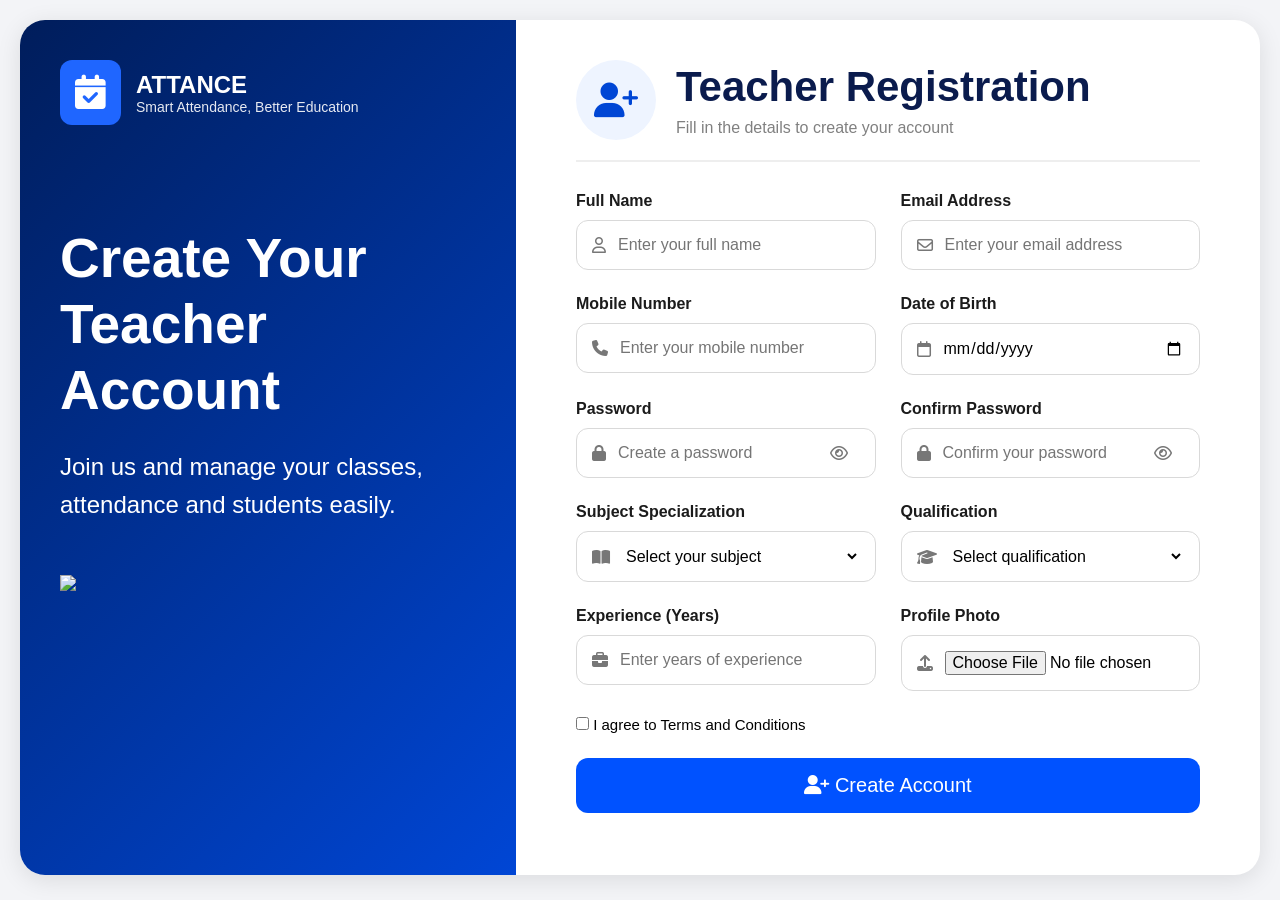
==== Teacher_registration.html @ 9eb32b26 "Add files via upload" ====
<!DOCTYPE html>
<html lang="en">
<head>
<meta charset="UTF-8">
<meta name="viewport" content="width=device-width, initial-scale=1.0">
<title>Teacher Registration</title>

<link rel="stylesheet" href="scripty.css">

<link rel="stylesheet"
href="https://cdnjs.cloudflare.com/ajax/libs/font-awesome/6.5.1/css/all.min.css">

</head>
<body>

<div class="container">

    <!-- LEFT SIDE -->
    <div class="left-panel">

        <div class="logo-box">
            <i class="fa-solid fa-calendar-check"></i>
            <div>
                <h2>ATTANCE</h2>
                <p>Smart Attendance, Better Education</p>
            </div>
        </div>

        <div class="left-content">
            <h1>Create Your Teacher Account</h1>

            <p>
                Join us and manage your classes,
                attendance and students easily.
            </p>
        </div>

        <img src="image/teacher.jpg" class="illustration">

    </div>

    <!-- RIGHT SIDE -->
    <div class="right-panel">

        <div class="form-header">

            <div class="icon-circle">
                <i class="fa-solid fa-user-plus"></i>
            </div>

            <div>
                <h1>Teacher Registration</h1>
                <p>Fill in the details to create your account</p>
            </div>

        </div>

        <hr>

        <form action="register" method="post" enctype="multipart/form-data">

            <div class="form-grid">

                <!-- Full Name -->
                <div class="input-box">
                    <label>Full Name</label>

                    <div class="input-field">
                        <i class="fa-regular fa-user"></i>
                        <input type="text"
                               name="fullname"
                               placeholder="Enter your full name"
                               required>
                    </div>
                </div>

                <!-- Email -->
                <div class="input-box">
                    <label>Email Address</label>

                    <div class="input-field">
                        <i class="fa-regular fa-envelope"></i>
                        <input type="email"
                               name="email"
                               placeholder="Enter your email address"
                               required>
                    </div>
                </div>

                <!-- Mobile -->
                <div class="input-box">
                    <label>Mobile Number</label>

                    <div class="input-field">
                        <i class="fa-solid fa-phone"></i>
                        <input type="text"
                               name="mobile"
                               placeholder="Enter your mobile number"
                               required>
                    </div>
                </div>

                <!-- DOB -->
                <div class="input-box">
                    <label>Date of Birth</label>

                    <div class="input-field">
                        <i class="fa-regular fa-calendar"></i>
                        <input type="date"
                               name="dob"
                               required>
                    </div>
                </div>

                <!-- Password -->
                <div class="input-box">
                    <label>Password</label>

                    <div class="input-field">
                        <i class="fa-solid fa-lock"></i>

                        <input type="password"
                               id="password"
                               name="password"
                               placeholder="Create a password"
                               required>

                        <i class="fa-regular fa-eye eye"
                           onclick="togglePassword('password',this)">
                        </i>
                    </div>
                </div>

                <!-- Confirm Password -->
                <div class="input-box">
                    <label>Confirm Password</label>

                    <div class="input-field">
                        <i class="fa-solid fa-lock"></i>

                        <input type="password"
                               id="confirmPassword"
                               name="confirmPassword"
                               placeholder="Confirm your password"
                               required>

                        <i class="fa-regular fa-eye eye"
                           onclick="togglePassword('confirmPassword',this)">
                        </i>
                    </div>
                </div>

                <!-- Subject -->
                <div class="input-box">
                    <label>Subject Specialization</label>

                    <div class="input-field">
                        <i class="fa-solid fa-book-open"></i>

                        <select name="subject" required>
                            <option value="">Select your subject</option>
                            <option>Mathematics</option>
                            <option>Science</option>
                            <option>English</option>
                            <option>Computer Science</option>
                        </select>
                    </div>
                </div>

                <!-- Qualification -->
                <div class="input-box">
                    <label>Qualification</label>

                    <div class="input-field">
                        <i class="fa-solid fa-graduation-cap"></i>

                        <select name="qualification" required>
                            <option value="">Select qualification</option>
                            <option>B.Ed</option>
                            <option>M.Ed</option>
                            <option>M.Sc</option>
                            <option>PhD</option>
                        </select>
                    </div>
                </div>

                <!-- Experience -->
                <div class="input-box">
                    <label>Experience (Years)</label>

                    <div class="input-field">
                        <i class="fa-solid fa-briefcase"></i>

                        <input type="number"
                               name="experience"
                               placeholder="Enter years of experience"
                               required>
                    </div>
                </div>

                <!-- Photo -->
                <div class="input-box">
                    <label>Profile Photo</label>

                    <div class="input-field">
                        <i class="fa-solid fa-upload"></i>

                        <input type="file"
                               name="photo">
                    </div>
                </div>

            </div>

            <div class="checkbox">
                <input type="checkbox" required>
                I agree to Terms and Conditions
            </div>

            <button type="submit" class="btn">
                <i class="fa-solid fa-user-plus"></i>
                Create Account
            </button>

        </form>

    </div>

</div>

<script src="script.js"></script>

</body>
</html>
---- scripty.css ----
/* style.css */

*{
    margin:0;
    padding:0;
    box-sizing:border-box;
    font-family:Arial, Helvetica, sans-serif;
}

body{
    background:#f3f4f7;
    padding:20px;
}

.container{
    width:100%;
    min-height:95vh;
    background:white;
    border-radius:25px;
    display:flex;
    overflow:hidden;
    box-shadow:0 5px 25px rgba(0,0,0,0.1);
}

/* LEFT PANEL */

.left-panel{
    width:40%;
    background:linear-gradient(135deg,#001d5b,#0046d5);
    color:white;
    padding:40px;
    position:relative;
}

.logo-box{
    display:flex;
    align-items:center;
    gap:15px;
}

.logo-box i{
    font-size:35px;
    background:#1f66ff;
    padding:15px;
    border-radius:12px;
}

.logo-box p{
    font-size:14px;
    opacity:0.9;
}

.left-content{
    margin-top:100px;
}

.left-content h1{
    font-size:55px;
    line-height:1.2;
    margin-bottom:25px;
}

.left-content p{
    font-size:24px;
    line-height:1.6;
}

.illustration{
    width:100%;
    margin-top:50px;
}

/* RIGHT PANEL */

.right-panel{
    width:60%;
    padding:40px 60px;
}

.form-header{
    display:flex;
    align-items:center;
    gap:20px;
    margin-bottom:20px;
}

.icon-circle{
    width:80px;
    height:80px;
    border-radius:50%;
    background:#eef4ff;
    display:flex;
    justify-content:center;
    align-items:center;
}

.icon-circle i{
    font-size:35px;
    color:#0046d5;
}

.form-header h1{
    font-size:42px;
    color:#0a1b4d;
}

.form-header p{
    margin-top:8px;
    color:gray;
}

hr{
    margin-bottom:30px;
    border:1px solid #eee;
}

.form-grid{
    display:grid;
    grid-template-columns:1fr 1fr;
    gap:25px;
}

.input-box label{
    display:block;
    margin-bottom:10px;
    font-weight:bold;
    color:#1b1b1b;
}

.input-field{
    display:flex;
    align-items:center;
    border:1px solid #d9d9d9;
    border-radius:12px;
    padding:15px;
}

.input-field i{
    color:#777;
    margin-right:12px;
}

.input-field input,
.input-field select{
    width:100%;
    border:none;
    outline:none;
    font-size:16px;
    background:transparent;
}

.eye{
    cursor:pointer;
}

.checkbox{
    margin-top:25px;
    font-size:15px;
}

.btn{
    width:100%;
    margin-top:25px;
    padding:16px;
    border:none;
    background:#0052ff;
    color:white;
    border-radius:12px;
    font-size:20px;
    cursor:pointer;
}

.btn:hover{
    background:#003fca;
}

/* RESPONSIVE */

@media(max-width:1000px){

    .container{
        flex-direction:column;
    }

    .left-panel,
    .right-panel{
        width:100%;
    }

    .form-grid{
        grid-template-columns:1fr;
    }

}
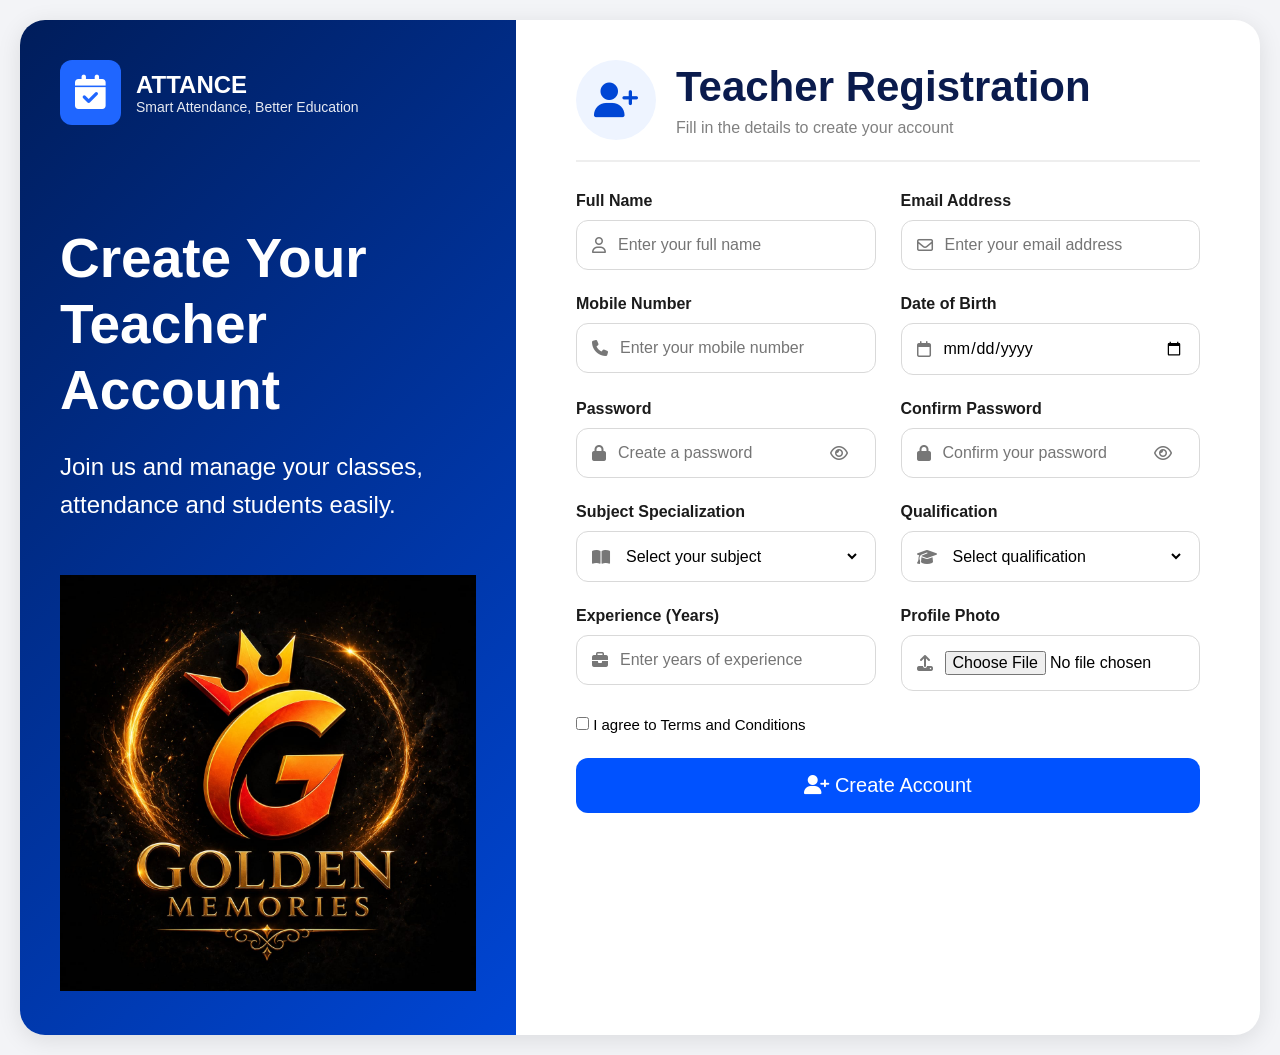
==== commit c6812cf7: "Teacher_registration.html" ====
--- a/Teacher_registration.html
+++ b/Teacher_registration.html
@@ -35,7 +35,7 @@
             </p>
         </div>
 
-        <img src="image/teacher.jpg" class="illustration">
+        <img src="logo.jpg" class="illustration">
 
     </div>
 
@@ -231,4 +231,4 @@
 <script src="script.js"></script>
 
 </body>
-</html>+</html>
